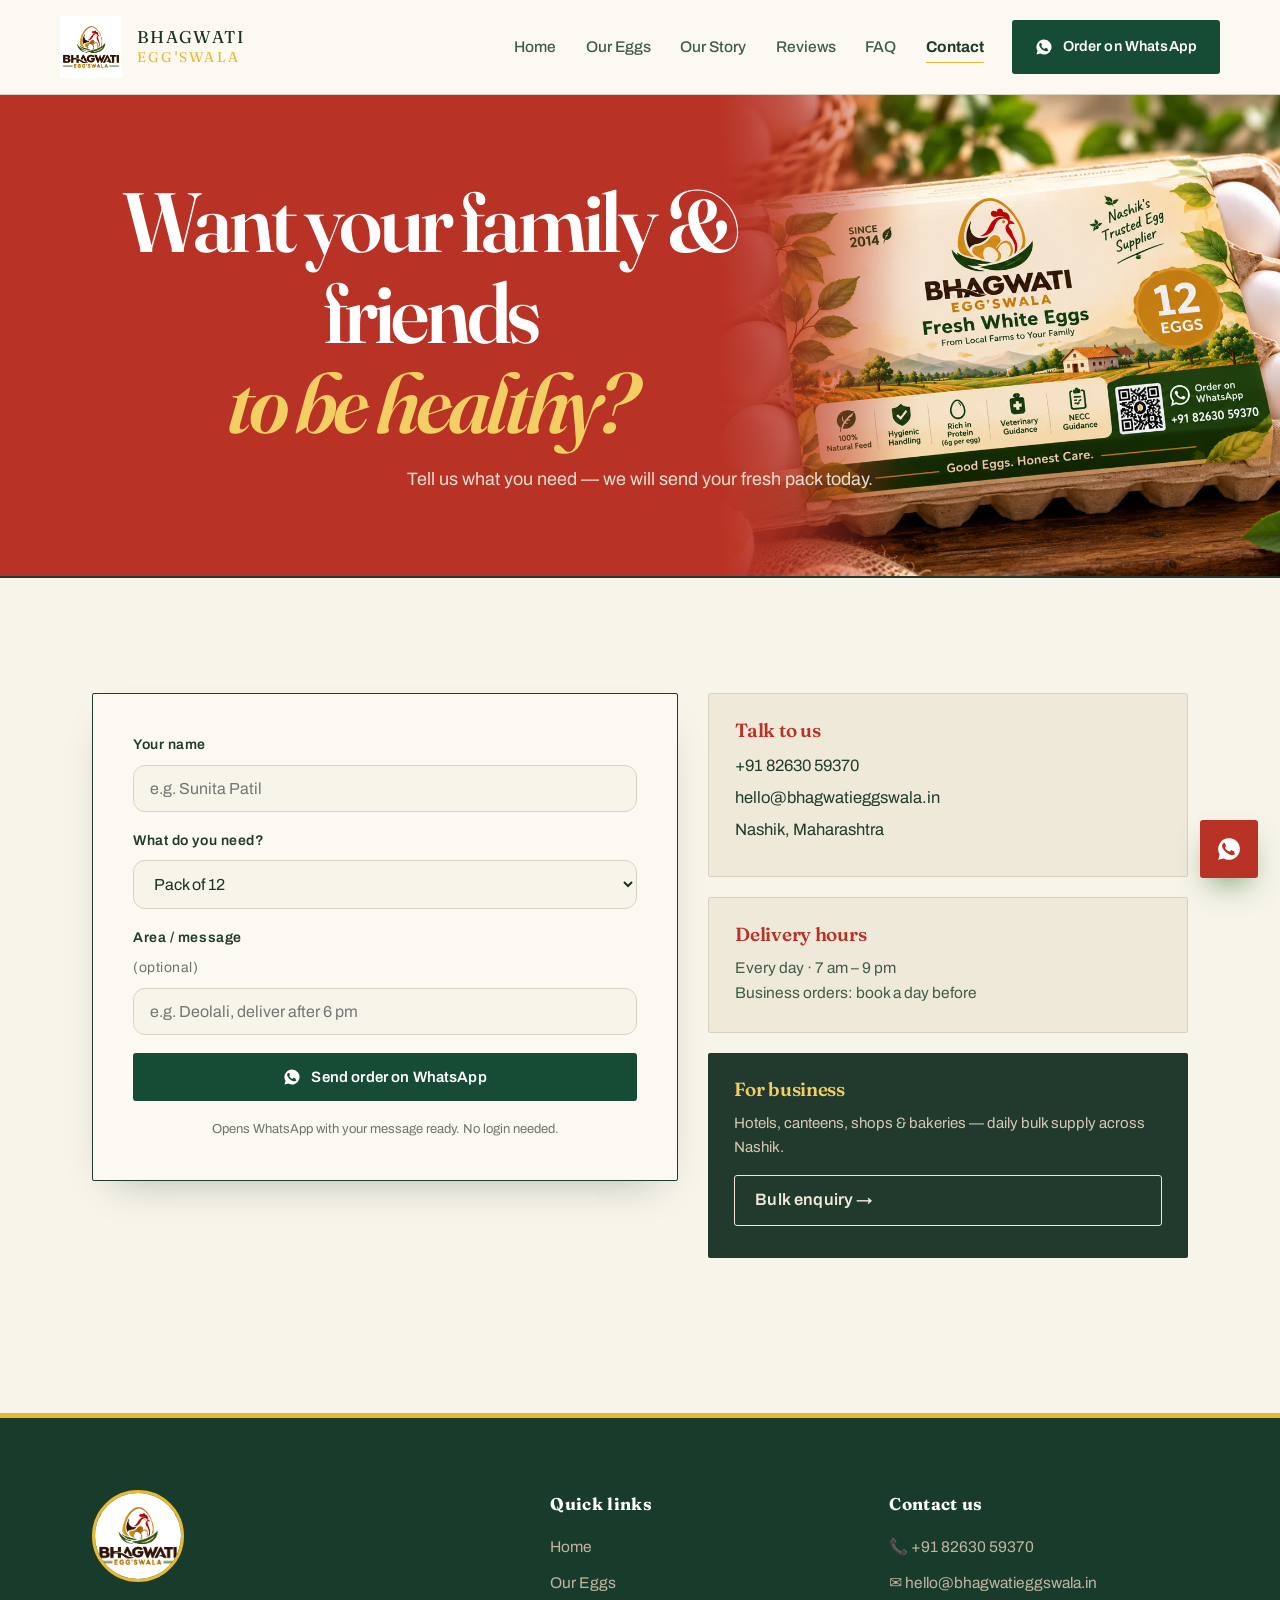
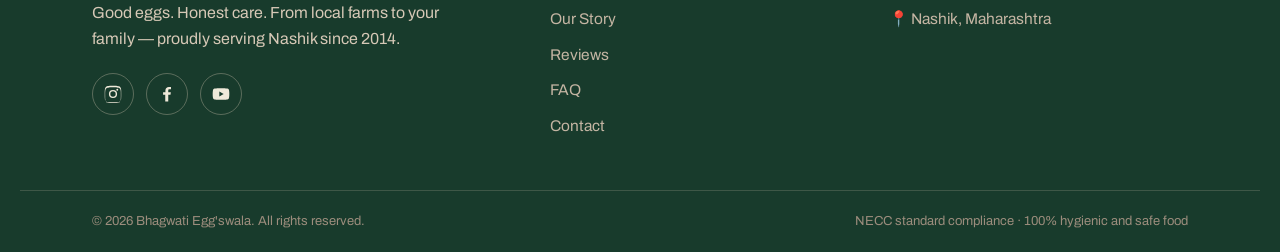
==== contact.html @ ffb6ea3c "Add Bhagwati Egg'swala website" ====
<!DOCTYPE html>
<html lang="en">
<head>
<meta charset="UTF-8" />
<meta name="viewport" content="width=device-width, initial-scale=1.0" />
<title>Contact — Bhagwati Egg'swala, Nashik | Order Fresh Eggs on WhatsApp</title>
<meta name="description" content="Contact Bhagwati Egg'swala in Nashik. Order fresh eggs on WhatsApp, ask for bulk supply for hotels and shops, or call +91 82630 59370. Delivery every day, 7 am – 9 pm." />
<link rel="icon" href="assets/logo.jpg" />
<link rel="preconnect" href="https://fonts.googleapis.com" />
<link rel="preconnect" href="https://fonts.gstatic.com" crossorigin />
<link href="https://fonts.googleapis.com/css2?family=Fraunces:ital,opsz,wght@0,9..144,300..900;1,9..144,300..900&family=Archivo:wght@400;500;600;700&display=swap" rel="stylesheet" />
<link rel="stylesheet" href="styles.css" />
</head>
<body>

<!-- ======= HEADER ======= -->
<header class="site-header" id="top">
  <div class="header-inner">
    <a href="index.html" class="brand" aria-label="Bhagwati Egg'swala home">
      <img src="assets/logo.jpg" alt="Bhagwati Egg'swala logo" />
      <span class="brand-text">Bhagwati<br /><em>Egg'swala</em></span>
    </a>

    <nav class="main-nav" id="mainNav" aria-label="Main navigation">
      <a href="index.html">Home</a>
      <a href="products.html">Our Eggs</a>
      <a href="index.html#story">Our Story</a>
      <a href="index.html#reviews">Reviews</a>
      <a href="faq.html">FAQ</a>
      <a href="contact.html" class="active">Contact</a>
    </nav>

    <a class="btn btn-wa header-cta" href="https://wa.me/918263059370?text=Hi%20Bhagwati%20Egg'swala%2C%20I%20want%20to%20order%20fresh%20eggs" target="_blank" rel="noopener">
      <svg viewBox="0 0 24 24" width="18" height="18" aria-hidden="true"><path fill="currentColor" d="M12 2a10 10 0 0 0-8.6 15.1L2 22l5.1-1.3A10 10 0 1 0 12 2Zm5.8 14.2c-.2.7-1.4 1.3-2 1.4-.5.1-1.2.1-1.9-.1-.4-.1-1-.3-1.8-.6-3.1-1.3-5.1-4.4-5.3-4.6-.1-.2-1.2-1.6-1.2-3s.7-2.1 1-2.4c.2-.3.5-.4.7-.4h.5c.2 0 .4 0 .6.5l.8 2c.1.2.1.4 0 .5l-.3.5-.4.4c-.1.1-.3.3-.1.6.1.3.7 1.2 1.6 1.9 1.1 1 2 1.3 2.3 1.4.3.1.4.1.6-.1l.9-1c.2-.2.4-.2.6-.1l2 .9c.2.1.4.2.5.3.1.2.1.7-.1 1.4Z" /></svg>
      Order on WhatsApp
    </a>

    <button class="nav-toggle" id="navToggle" aria-label="Open menu" aria-expanded="false">
      <span></span><span></span>
    </button>
  </div>
</header>

<!-- ======= PAGE HERO ======= -->
<section class="page-hero">
  <img class="page-hero-bg" src="assets/pack-12.jpg" alt="" aria-hidden="true" />
  <div class="page-hero-copy">
    <p class="eyebrow light"><span class="dot"></span> We reply fast, every day</p>
    <h1>Want your family &amp; friends<br /><em>to be healthy?</em></h1>
    <p>Tell us what you need — we will send your fresh pack today.</p>
  </div>
</section>

<!-- ======= CONTACT ======= -->
<section class="section contact">
  <div class="contact-grid">
    <form class="contact-form" id="waForm">
      <label>
        Your name
        <input type="text" name="name" id="waName" placeholder="e.g. Sunita Patil" required />
      </label>
      <label>
        What do you need?
        <select name="pack" id="waPack">
          <option>Pack of 6</option>
          <option selected>Pack of 12</option>
          <option>Tray of 30</option>
          <option>Daily business supply</option>
        </select>
      </label>
      <label>
        Area / message <span class="opt">(optional)</span>
        <input type="text" name="msg" id="waMsg" placeholder="e.g. Deolali, deliver after 6 pm" />
      </label>
      <button type="submit" class="btn btn-wa btn-block">
        <svg viewBox="0 0 24 24" width="18" height="18" aria-hidden="true"><path fill="currentColor" d="M12 2a10 10 0 0 0-8.6 15.1L2 22l5.1-1.3A10 10 0 1 0 12 2Zm5.8 14.2c-.2.7-1.4 1.3-2 1.4-.5.1-1.2.1-1.9-.1-.4-.1-1-.3-1.8-.6-3.1-1.3-5.1-4.4-5.3-4.6-.1-.2-1.2-1.6-1.2-3s.7-2.1 1-2.4c.2-.3.5-.4.7-.4h.5c.2 0 .4 0 .6.5l.8 2c.1.2.1.4 0 .5l-.3.5-.4.4c-.1.1-.3.3-.1.6.1.3.7 1.2 1.6 1.9 1.1 1 2 1.3 2.3 1.4.3.1.4.1.6-.1l.9-1c.2-.2.4-.2.6-.1l2 .9c.2.1.4.2.5.3.1.2.1.7-.1 1.4Z" /></svg>
        Send order on WhatsApp
      </button>
      <p class="form-note">Opens WhatsApp with your message ready. No login needed.</p>
    </form>

    <aside class="contact-side">
      <div class="side-block">
        <h3>Talk to us</h3>
        <a href="tel:+918263059370">+91 82630 59370</a>
        <a href="mailto:hello@bhagwatieggswala.in">hello@bhagwatieggswala.in</a>
        <span>Nashik, Maharashtra</span>
      </div>
      <div class="side-block side-hours">
        <h3>Delivery hours</h3>
        <p>Every day · 7 am – 9 pm<br />Business orders: book a day before</p>
      </div>
      <div class="side-block side-bulk">
        <h3>For business</h3>
        <p>Hotels, canteens, shops &amp; bakeries — daily bulk supply across Nashik.</p>
        <a class="btn btn-ghost btn-sm" href="products.html#bulk">Bulk enquiry →</a>
      </div>
    </aside>
  </div>
</section>

<!-- ======= FOOTER ======= -->
<footer class="site-footer">
  <div class="footer-top">
    <div class="footer-brand">
      <img src="assets/logo.jpg" alt="Bhagwati Egg'swala logo" />
      <p>Good eggs. Honest care. From local farms to your family — proudly serving Nashik since 2014.</p>
      <div class="socials">
        <a href="https://instagram.com/" target="_blank" rel="noopener" aria-label="Instagram">
          <svg viewBox="0 0 24 24" width="20" height="20"><path fill="currentColor" d="M12 2.2c3.2 0 3.6 0 4.9.1 1.2.1 1.8.2 2.2.4.6.2 1 .5 1.4.9.4.4.7.8.9 1.4.2.4.4 1 .4 2.2.1 1.3.1 1.7.1 4.9s0 3.6-.1 4.9c-.1 1.2-.2 1.8-.4 2.2-.2.6-.5 1-.9 1.4-.4.4-.8.7-1.4.9-.4.2-1 .4-2.2.4-1.3.1-1.7.1-4.9.1s-3.6 0-4.9-.1c-1.2-.1-1.8-.2-2.2-.4-.6-.2-1-.5-1.4-.9-.4-.4-.7-.8-.9-1.4-.2-.4-.4-1-.4-2.2-.1-1.3-.1-1.7-.1-4.9s0-3.6.1-4.9c.1-1.2.2-1.8.4-2.2.2-.6.5-1 .9-1.4.4-.4.8-.7 1.4-.9.4-.2 1-.4 2.2-.4 1.3-.1 1.7-.1 4.9-.1Zm0 1.8c-3.1 0-3.5 0-4.7.1-1.1.1-1.7.2-2.1.4-.5.2-.9.4-1.3.8-.4.4-.6.8-.8 1.3-.2.4-.3 1-.4 2.1-.1 1.2-.1 1.6-.1 4.7s0 3.5.1 4.7c.1 1.1.2 1.7.4 2.1.2.5.4.9.8 1.3.4.4.8.6 1.3.8.4.2 1 .3 2.1.4 1.2.1 1.6.1 4.7.1s3.5 0 4.7-.1c1.1-.1 1.7-.2 2.1-.4.5-.2.9-.4 1.3-.8.4-.4.6-.8.8-1.3.2-.4.3-1 .4-2.1.1-1.2.1-1.6.1-4.7s0-3.5-.1-4.7c-.1-1.1-.2-1.7-.4-2.1-.2-.5-.4-.9-.8-1.3-.4-.4-.8-.6-1.3-.8-.4-.2-1-.3-2.1-.4-1.2-.1-1.6-.1-4.7-.1Zm0 3.1a4.9 4.9 0 1 1 0 9.8 4.9 4.9 0 0 1 0-9.8Zm0 8.1a3.2 3.2 0 1 0 0-6.4 3.2 3.2 0 0 0 0 6.4Zm6.3-8.3a1.1 1.1 0 1 1-2.3 0 1.1 1.1 0 0 1 2.3 0Z" /></svg>
        </a>
        <a href="https://facebook.com/" target="_blank" rel="noopener" aria-label="Facebook">
          <svg viewBox="0 0 24 24" width="20" height="20"><path fill="currentColor" d="M13.5 21v-8h2.7l.4-3.1h-3.1V7.9c0-.9.3-1.5 1.6-1.5h1.7V3.6c-.3 0-1.3-.1-2.5-.1-2.5 0-4.2 1.5-4.2 4.3v2.1H7.3V13h2.6v8h3.6Z" /></svg>
        </a>
        <a href="https://youtube.com/" target="_blank" rel="noopener" aria-label="YouTube">
          <svg viewBox="0 0 24 24" width="20" height="20"><path fill="currentColor" d="M21.6 7.2a2.5 2.5 0 0 0-1.8-1.8C18.2 5 12 5 12 5s-6.2 0-7.8.4A2.5 2.5 0 0 0 2.4 7.2 26.3 26.3 0 0 0 2 12a26.3 26.3 0 0 0 .4 4.8 2.5 2.5 0 0 0 1.8 1.8C5.8 19 12 19 12 19s6.2 0 7.8-.4a2.5 2.5 0 0 0 1.8-1.8A26.3 26.3 0 0 0 22 12a26.3 26.3 0 0 0-.4-4.8ZM10 15V9l5.2 3L10 15Z" /></svg>
        </a>
      </div>
    </div>

    <nav class="footer-links" aria-label="Quick links">
      <h4>Quick links</h4>
      <a href="index.html">Home</a>
      <a href="products.html">Our Eggs</a>
      <a href="index.html#story">Our Story</a>
      <a href="index.html#reviews">Reviews</a>
      <a href="faq.html">FAQ</a>
      <a href="contact.html">Contact</a>
    </nav>

    <div class="footer-contact">
      <h4>Contact us</h4>
      <a href="tel:+918263059370">📞 +91 82630 59370</a>
      <a href="mailto:hello@bhagwatieggswala.in">✉️ hello@bhagwatieggswala.in</a>
      <span>📍 Nashik, Maharashtra</span>
    </div>
  </div>

  <div class="footer-bottom">
    <span>© <span id="year"></span> Bhagwati Egg'swala. All rights reserved.</span>
    <span>NECC standard compliance · 100% hygienic and safe food</span>
  </div>
</footer>

<a class="wa-float" href="https://wa.me/918263059370?text=Hi%20Bhagwati%20Egg'swala%2C%20I%20want%20to%20order%20fresh%20eggs" target="_blank" rel="noopener" aria-label="Order on WhatsApp">
  <svg viewBox="0 0 24 24" width="26" height="26"><path fill="currentColor" d="M12 2a10 10 0 0 0-8.6 15.1L2 22l5.1-1.3A10 10 0 1 0 12 2Zm5.8 14.2c-.2.7-1.4 1.3-2 1.4-.5.1-1.2.1-1.9-.1-.4-.1-1-.3-1.8-.6-3.1-1.3-5.1-4.4-5.3-4.6-.1-.2-1.2-1.6-1.2-3s.7-2.1 1-2.4c.2-.3.5-.4.7-.4h.5c.2 0 .4 0 .6.5l.8 2c.1.2.1.4 0 .5l-.3.5-.4.4c-.1.1-.3.3-.1.6.1.3.7 1.2 1.6 1.9 1.1 1 2 1.3 2.3 1.4.3.1.4.1.6-.1l.9-1c.2-.2.4-.2.6-.1l2 .9c.2.1.4.2.5.3.1.2.1.7-.1 1.4Z" /></svg>
</a>

<script src="script.js"></script>
</body>
</html>
---- styles.css ----
/* ==========================================================
   Bhagwati Egg'swala — warm editorial style
   Palette taken from the logo: brown, gold, red, green
   ========================================================== */

:root {
  --cream: #faf4e9;
  --cream-2: #f3ead9;
  --paper: #fffdf7;
  --brown: #3a2317;
  --brown-2: #5b3d2a;
  --gold: #c8912b;
  --gold-2: #e0aa3f;
  --red: #b92b21;
  --green: #3d7233;
  --ink: #2b1c12;
  --muted: #7a6a5b;
  --line: #e3d7c2;
  --shadow: 0 18px 40px -22px rgba(58, 35, 23, 0.45);
  --radius: 18px;
  --serif: "Fraunces", Georgia, serif;
  --sans: "Archivo", system-ui, sans-serif;
  --egg-grid: url("data:image/svg+xml,%3Csvg xmlns='http://www.w3.org/2000/svg' width='80' height='104' viewBox='0 0 80 104'%3E%3Cg fill='none' stroke='%23c8912b' stroke-opacity='.13' stroke-width='1.6'%3E%3Cpath d='M20 10c-6 4-10 12-10 20 0 8 4.5 13 10 13s10-5 10-13c0-8-4-16-10-20z'/%3E%3Cpath d='M60 62c-6 4-10 12-10 20 0 8 4.5 13 10 13s10-5 10-13c0-8-4-16-10-20z'/%3E%3C/g%3E%3C/svg%3E");
  background-size: 80px 104px;
}

* { box-sizing: border-box; margin: 0; padding: 0; }

html { scroll-behavior: smooth; }

body {
  font-family: var(--sans);
  background: var(--cream);
  color: var(--ink);
  line-height: 1.6;
  -webkit-font-smoothing: antialiased;
  overflow-x: hidden;
}

img { max-width: 100%; display: block; }
a { color: inherit; }

h1, h2, h3 { font-family: var(--serif); font-weight: 600; line-height: 1.08; letter-spacing: -0.015em; }
h1 em, h2 em { font-style: italic; color: var(--gold); }

.section { padding: clamp(64px, 9vw, 128px) clamp(20px, 6vw, 72px); max-width: 1240px; margin: 0 auto; }

.section-head { margin-bottom: clamp(36px, 5vw, 64px); position: relative; }
.section-head h2 { font-size: clamp(34px, 5.4vw, 62px); }
.section-sub { color: var(--muted); max-width: 46ch; margin-top: 16px; font-size: 17px; }

/* ---------- buttons ---------- */
.btn {
  display: inline-flex; align-items: center; gap: 10px;
  font-family: var(--sans); font-weight: 600; font-size: 15px;
  padding: 14px 26px; border-radius: 999px;
  text-decoration: none; border: 1.5px solid transparent;
  cursor: pointer; transition: transform 0.2s ease, box-shadow 0.2s ease, background 0.2s ease;
}
.btn:hover { transform: translateY(-2px); }
.btn-primary { background: var(--brown); color: var(--cream); box-shadow: var(--shadow); }
.btn-primary:hover { background: var(--ink); }
.btn-ghost { border-color: var(--brown); color: var(--brown); }
.btn-ghost:hover { background: var(--brown); color: var(--cream); }
.btn-wa { background: var(--green); color: #fff; }
.btn-wa:hover { background: #2f5c27; }
.btn-block { width: 100%; justify-content: center; }
.btn-sm { padding: 11px 20px; font-size: 14px; }

/* ---------- header ---------- */
.site-header {
  position: sticky; top: 0; z-index: 60;
  background: rgba(250, 244, 233, 0.88);
  backdrop-filter: blur(12px);
  border-bottom: 1px solid var(--line);
}
.header-inner {
  max-width: 1240px; margin: 0 auto;
  padding: 12px clamp(20px, 4vw, 40px);
  display: flex; align-items: center; gap: 24px;
}
.brand { display: flex; align-items: center; gap: 12px; text-decoration: none; }
.brand img {
  width: 46px; height: 46px; border-radius: 50%;
  object-fit: cover; border: 2px solid var(--brown);
  background: #fff;
}
.brand-text {
  font-family: var(--serif); font-size: 15px; line-height: 1.1;
  text-transform: uppercase; letter-spacing: 0.08em;
}
.brand-text em { font-style: normal; color: var(--gold); font-size: 13px; letter-spacing: 0.16em; }

.main-nav { margin-left: auto; display: flex; gap: 28px; }
.main-nav a {
  text-decoration: none; font-size: 14.5px; font-weight: 500;
  color: var(--brown-2); position: relative; padding: 4px 0;
}
.main-nav a::after {
  content: ""; position: absolute; left: 0; bottom: 0;
  width: 0; height: 1.5px; background: var(--gold); transition: width 0.25s ease;
}
.main-nav a:hover::after, .main-nav a.active::after { width: 100%; }
.main-nav a.active { color: var(--brown); font-weight: 700; }
.header-cta { padding: 11px 20px; font-size: 14px; }

.nav-toggle {
  display: none; background: none; border: 0; cursor: pointer;
  width: 40px; height: 40px; flex-direction: column; justify-content: center; gap: 6px; margin-left: auto;
}
.nav-toggle span { display: block; height: 2px; background: var(--brown); border-radius: 2px; transition: 0.25s; }
.nav-toggle[aria-expanded="true"] span:first-child { transform: translateY(4px) rotate(45deg); }
.nav-toggle[aria-expanded="true"] span:last-child { transform: translateY(-4px) rotate(-45deg); }

/* ---------- hero ---------- */
.hero { position: relative; background: var(--cream); border-bottom: 1px solid var(--line); overflow: hidden; }
.hero-bg { position: absolute; inset: 0; }
.hero-bg::before {
  content: ""; position: absolute; inset: 0;
  background: url("assets/pack-30.jpg") center 32% / cover no-repeat;
  filter: saturate(0.92);
}
.hero-bg::after {
  content: ""; position: absolute; inset: 0;
  background:
    linear-gradient(100deg, var(--cream) 26%, rgba(250, 244, 233, 0.95) 44%, rgba(250, 244, 233, 0.6) 68%, rgba(250, 244, 233, 0.25) 100%),
    linear-gradient(180deg, var(--cream) 0%, transparent 14%, transparent 86%, var(--cream) 100%);
}
.hero-inner {
  position: relative; z-index: 1;
  max-width: 1240px; margin: 0 auto;
  padding: clamp(48px, 7vw, 104px) clamp(20px, 6vw, 72px);
  display: grid; grid-template-columns: 1.08fr 0.92fr; gap: clamp(32px, 5vw, 72px);
  align-items: center;
}
.eyebrow {
  display: inline-flex; align-items: center; gap: 10px;
  font-size: 13px; font-weight: 600; letter-spacing: 0.18em; text-transform: uppercase;
  color: var(--brown-2); margin-bottom: 22px;
  background: var(--paper); border: 1px solid var(--line);
  padding: 8px 16px; border-radius: 999px;
}
.eyebrow .dot { width: 8px; height: 8px; border-radius: 50%; background: var(--red); animation: pulse 2s infinite; }
.eyebrow.light { background: rgba(255, 255, 255, 0.14); border-color: rgba(255, 255, 255, 0.35); color: #fff; }
@keyframes pulse { 50% { opacity: 0.35; } }

.hero h1 { font-size: clamp(42px, 6.4vw, 84px); font-weight: 500; }
.lede { font-size: clamp(16px, 1.4vw, 18.5px); color: var(--brown-2); max-width: 52ch; margin-top: 24px; }
.lede strong { color: var(--red); font-weight: 700; }

.hero-actions { display: flex; flex-wrap: wrap; gap: 14px; margin-top: 32px; }

.hero-stats {
  list-style: none; display: grid; grid-template-columns: repeat(4, auto);
  gap: clamp(18px, 3vw, 40px); margin-top: 44px;
  border-top: 1px dashed var(--line); padding-top: 26px;
}
.hero-stats li { display: flex; flex-direction: column; }
.hero-stats strong { font-family: var(--serif); font-size: clamp(26px, 3vw, 36px); color: var(--brown); line-height: 1; }
.hero-stats span { font-size: 12.5px; color: var(--muted); margin-top: 6px; max-width: 12ch; }

/* hero side card */
.hero-card { position: relative; transform: rotate(2deg); }
.hero-card img {
  width: 100%; border-radius: 26px;
  border: 2px solid var(--brown);
  box-shadow: 0 44px 70px -34px rgba(58, 35, 23, 0.65);
}
.chip {
  position: absolute; z-index: 2;
  font-family: var(--serif); font-style: italic; line-height: 1.25;
  box-shadow: var(--shadow);
}
.chip-since {
  top: -18px; left: -12px;
  background: var(--red); color: #fff;
  font-size: 19px; padding: 12px 20px; border-radius: 999px;
  border: 2px solid var(--paper); transform: rotate(-7deg);
}
.chip-caption {
  bottom: -20px; right: -8px;
  background: var(--gold-2); color: var(--brown);
  font-size: 16px; padding: 12px 18px;
  transform: rotate(-3deg);
  clip-path: polygon(2% 6%, 98% 0, 100% 92%, 4% 100%);
}

/* ---------- trust cards ---------- */
.trust {
  background-color: var(--paper);
  background-image: var(--egg-grid);
  background-size: 80px 104px;
  border-bottom: 1px solid var(--line);
}
.trust-inner {
  max-width: 1240px; margin: 0 auto;
  padding: clamp(28px, 4vw, 44px) clamp(20px, 6vw, 72px);
  display: grid; grid-template-columns: repeat(4, 1fr); gap: 18px;
}
.trust-card {
  display: flex; flex-direction: column; align-items: center;
  text-align: center; padding: 26px 16px;
  background: var(--cream); border: 1px solid var(--line); border-radius: 16px;
  transition: transform 0.25s ease, border-color 0.25s ease;
}
.trust-card:hover { transform: translateY(-5px); border-color: var(--gold); }
.trust-icon {
  display: inline-flex; align-items: center; justify-content: center;
  width: 52px; height: 52px; margin-bottom: 14px;
  background: var(--cream-2); border: 1px solid var(--line); border-radius: 50%;
  color: var(--green);
}
.trust-card h3 { font-size: 16.5px; line-height: 1.3; }
.trust-card p { font-size: 13.2px; color: var(--muted); margin-top: 7px; line-height: 1.4; }

/* ---------- ticker ---------- */
.ticker {
  background: var(--brown); color: var(--cream-2);
  overflow: hidden; padding: 14px 0;
  border-top: 3px solid var(--gold);
}
.ticker-track {
  display: flex; gap: 28px; white-space: nowrap;
  animation: scroll-x 32s linear infinite; width: max-content;
}
.ticker-track span { font-family: var(--serif); font-style: italic; font-size: 17px; }
.ticker-track i { color: var(--gold-2); font-style: normal; }
@keyframes scroll-x { to { transform: translateX(-50%); } }

/* ---------- story ---------- */
.story-grid { display: grid; grid-template-columns: repeat(3, 1fr); gap: 22px; }
.story-card {
  background: var(--paper); border: 1px solid var(--line);
  border-radius: var(--radius); padding: 30px 26px;
  position: relative; transition: transform 0.25s ease, box-shadow 0.25s ease;
}
.story-card:hover { transform: translateY(-6px); box-shadow: var(--shadow); }
.story-card:nth-child(2) { background: var(--cream-2); }
.story-card:nth-child(3) { background: var(--brown); color: var(--cream-2); }
.story-card:nth-child(3) h3 { color: #fff; }
.story-card:nth-child(3) p { color: #cdbfae; }
.story-year {
  font-family: var(--serif); font-style: italic; font-size: 15px;
  color: var(--red); display: block; margin-bottom: 14px;
}
.story-card:nth-child(3) .story-year { color: var(--gold-2); }
.story-card h3 { font-size: 24px; margin-bottom: 10px; }
.story-card p { font-size: 15.5px; color: var(--brown-2); }
.story-note {
  margin-top: 34px; padding: 24px 28px;
  background: var(--paper); border-left: 4px solid var(--gold);
  border-radius: 0 var(--radius) var(--radius) 0;
  font-size: 16.5px; color: var(--brown-2);
}

/* ---------- product range ---------- */
.range, .products-page, .faq {
  background-color: var(--cream-2);
  background-image: var(--egg-grid);
  background-size: 80px 104px;
}
.range, .products-page { max-width: none; }
.range > *, .products-page > * { max-width: 1240px; margin-left: auto; margin-right: auto; }
.pack-grid { display: grid; grid-template-columns: repeat(3, 1fr); gap: 26px; }
.pack {
  position: relative;
  background: var(--paper); border: 1.5px solid var(--brown);
  border-radius: 24px; overflow: hidden;
  display: flex; flex-direction: column;
  transition: transform 0.25s ease, box-shadow 0.25s ease;
}
.pack:hover { transform: translateY(-8px); box-shadow: 0 30px 50px -26px rgba(58, 35, 23, 0.55); }
.pack-badge {
  position: absolute; top: 14px; right: 14px; z-index: 3;
  background: var(--red); color: #fff; font-size: 11.5px; font-weight: 700;
  letter-spacing: 0.12em; text-transform: uppercase;
  padding: 6px 12px; border-radius: 999px;
  box-shadow: var(--shadow);
}
.pack-visual { height: 240px; overflow: hidden; border-bottom: 1.5px solid var(--brown); }
.pack-visual img { width: 100%; height: 100%; object-fit: cover; transition: transform 0.5s ease; }
.pack:hover .pack-visual img { transform: scale(1.05); }
.pack-info { padding: 26px 24px 28px; display: flex; flex-direction: column; flex: 1; }
.pack-label {
  font-size: 12px; font-weight: 700; letter-spacing: 0.2em; text-transform: uppercase;
  color: var(--gold); margin-bottom: 8px;
}
.pack-info h3 { font-size: 28px; margin-bottom: 10px; }
.pack-info p { font-size: 15.5px; color: var(--brown-2); }
.pack-facts { list-style: none; margin: 16px 0 22px; display: flex; flex-direction: column; gap: 7px; flex: 1; }
.pack-facts li { font-size: 14.2px; color: var(--brown-2); padding-left: 22px; position: relative; }
.pack-facts li::before { content: "✓"; position: absolute; left: 0; color: var(--green); font-weight: 700; }
.pack-info .btn { align-self: flex-start; margin-top: auto; }
.range-foot { text-align: center; margin-top: 44px; }
.range-note {
  margin-top: 30px; padding: 22px 28px; text-align: center;
  background: var(--paper); border: 1px dashed var(--brown-2); border-radius: var(--radius);
}
.range-note p { font-size: 16px; color: var(--brown-2); }
.range-note strong { color: var(--red); }

/* ---------- products page hero ---------- */
.page-hero {
  position: relative; min-height: 400px; overflow: hidden;
  display: flex; align-items: center; justify-content: center;
  text-align: center; border-bottom: 2px solid var(--brown);
}
.page-hero-bg { position: absolute; inset: 0; width: 100%; height: 100%; object-fit: cover; }
.page-hero::after {
  content: ""; position: absolute; inset: 0;
  background: linear-gradient(180deg, rgba(43, 28, 18, 0.55), rgba(43, 28, 18, 0.75));
}
.page-hero-copy { position: relative; z-index: 2; padding: 88px 24px; max-width: 760px; }
.page-hero-copy h1 { font-size: clamp(38px, 6vw, 68px); color: #fff; }
.page-hero-copy p { color: #eadfd0; font-size: 18px; margin-top: 16px; }

/* ---------- bulk ---------- */
.bulk { }
.bulk-card {
  background: var(--brown); color: var(--cream-2);
  border-radius: 28px; padding: clamp(32px, 5vw, 60px);
  display: grid; grid-template-columns: 1.4fr 0.8fr; gap: clamp(28px, 4vw, 56px);
  align-items: center;
  box-shadow: var(--shadow);
}
.bulk-label {
  display: inline-block; margin-bottom: 12px;
  font-size: 13px; font-weight: 700; letter-spacing: 0.22em; text-transform: uppercase;
  color: var(--gold-2);
}
.bulk-card h2 { color: #fff; font-size: clamp(28px, 4vw, 46px); margin-bottom: 16px; }
.bulk-card p { font-size: 16.5px; color: #d6c8b6; max-width: 58ch; }
.bulk-actions { display: flex; flex-wrap: wrap; gap: 14px; margin-top: 28px; }
.bulk .btn-ghost { border-color: var(--cream-2); color: var(--cream-2); }
.bulk .btn-ghost:hover { background: var(--cream-2); color: var(--brown); }
.bulk-points { list-style: none; display: flex; flex-direction: column; gap: 12px; }
.bulk-points li {
  background: rgba(255, 255, 255, 0.06);
  border: 1px solid rgba(255, 255, 255, 0.14);
  border-radius: 14px; padding: 15px 18px; font-size: 15px;
}
.bulk-points strong {
  color: var(--gold-2); font-family: var(--serif); font-size: 20px; margin-right: 8px;
}

/* ---------- journey ---------- */
.journey {
  background-color: var(--cream);
  background-image: var(--egg-grid);
  background-size: 80px 104px;
  max-width: none;
}
.journey > * { max-width: 1240px; margin-left: auto; margin-right: auto; }
.journey-steps {
  list-style: none; display: grid; grid-template-columns: repeat(5, 1fr); gap: 18px;
}
.journey-steps li {
  background: var(--paper); border: 1px solid var(--line);
  border-radius: var(--radius); padding: 26px 20px;
  position: relative;
}
.journey-steps li:not(:last-child)::after {
  content: "→"; position: absolute; right: -16px; top: 50%; transform: translateY(-50%);
  width: 30px; height: 30px; background: var(--gold); color: var(--brown);
  border-radius: 50%; display: flex; align-items: center; justify-content: center;
  font-size: 14px; z-index: 2; border: 2px solid var(--cream);
}
.step-art {
  display: flex; align-items: center; justify-content: center;
  width: 76px; height: 76px; border-radius: 50%;
  background: var(--cream-2); border: 1px solid var(--line);
  color: var(--gold); margin-bottom: 16px;
}
.step-art svg { width: 42px; height: 42px; }
.journey-steps h3 { font-size: 18.5px; margin-bottom: 8px; }
.journey-steps p { font-size: 14.3px; color: var(--brown-2); }

/* ---------- protein band ---------- */
.protein { background: var(--brown); color: var(--cream-2); position: relative; overflow: hidden; }
.protein::before {
  content: ""; position: absolute; inset: 0;
  background: radial-gradient(500px 300px at 15% 120%, rgba(224,170,63,0.2), transparent 65%);
}
.protein-inner {
  max-width: 1240px; margin: 0 auto;
  padding: clamp(56px, 8vw, 96px) clamp(20px, 6vw, 72px);
  display: flex; align-items: center; gap: clamp(28px, 5vw, 64px);
  position: relative;
}
.protein-big {
  display: flex; align-items: baseline; gap: 6px;
  font-family: var(--serif); line-height: 1; flex-shrink: 0;
}
.protein-big span {
  font-size: clamp(110px, 16vw, 210px); font-weight: 500;
  color: var(--gold-2); font-style: italic;
}
.protein-big small { font-size: clamp(22px, 3vw, 34px); font-style: italic; color: var(--cream-2); }
.protein-copy h2 { font-size: clamp(28px, 4vw, 46px); color: #fff; margin-bottom: 16px; }
.protein-copy p { font-size: 17.5px; color: #d6c8b6; max-width: 52ch; }
.protein-copy strong { color: var(--gold-2); }

/* ---------- reviews slider ---------- */
.reviews-head { display: flex; justify-content: space-between; align-items: flex-end; gap: 20px; flex-wrap: wrap; }
.rv-nav { display: flex; gap: 10px; }
.rv-btn {
  width: 48px; height: 48px; border-radius: 50%; cursor: pointer;
  border: 1.5px solid var(--brown); background: var(--paper); color: var(--brown);
  font-size: 17px; transition: 0.2s;
}
.rv-btn:hover { background: var(--brown); color: var(--cream); }
.reviews-viewport { overflow: hidden; padding: 4px 2px 2px; }
.reviews-track {
  display: flex; gap: 22px;
  transition: transform 0.6s cubic-bezier(0.33, 1, 0.68, 1);
  will-change: transform;
}
.review-card {
  flex: 0 0 calc(50% - 11px);
  background: var(--paper); border: 1px solid var(--line);
  border-radius: var(--radius); padding: 30px 28px;
  position: relative;
}
.review-card:nth-child(even) { background: var(--cream-2); }
.rv-dots { display: flex; gap: 8px; justify-content: center; margin-top: 28px; }
.rv-dots button {
  width: 9px; height: 9px; padding: 0; border: 0; border-radius: 50%;
  background: var(--line); cursor: pointer; transition: 0.25s;
}
.rv-dots button.active { background: var(--gold); width: 26px; border-radius: 999px; }
.stars { color: var(--gold); letter-spacing: 3px; font-size: 17px; margin-bottom: 14px; }
.review-card blockquote {
  font-family: var(--serif); font-size: 19px; line-height: 1.5;
  color: var(--brown); font-style: italic;
}
.review-card figcaption { margin-top: 16px; font-size: 14.5px; color: var(--muted); }
.review-card figcaption strong { color: var(--brown); }

/* ---------- faq ---------- */
.faq { max-width: none; }
.faq > * { max-width: 900px; margin-left: auto; margin-right: auto; }
.faq-foot { margin-top: 44px; text-align: center; }
.faq-foot p { font-family: var(--serif); font-style: italic; font-size: 22px; color: var(--brown); margin-bottom: 18px; }
.faq-foot-actions { display: flex; gap: 14px; justify-content: center; flex-wrap: wrap; }
.faq-list { display: flex; flex-direction: column; gap: 12px; }
.faq-list details {
  background: var(--paper); border: 1px solid var(--line);
  border-radius: 14px; padding: 4px 22px;
  transition: border-color 0.2s;
}
.faq-list details[open] { border-color: var(--gold); }
.faq-list summary {
  cursor: pointer; list-style: none; padding: 16px 0;
  font-family: var(--serif); font-size: 18.5px; font-weight: 600;
  display: flex; justify-content: space-between; align-items: center; gap: 16px;
}
.faq-list summary::-webkit-details-marker { display: none; }
.faq-list summary::after {
  content: "+"; font-size: 24px; color: var(--gold); font-family: var(--sans); font-weight: 400;
  transition: transform 0.2s;
}
.faq-list details[open] summary::after { transform: rotate(45deg); }
.faq-list details p { padding-bottom: 18px; color: var(--brown-2); font-size: 15.5px; }

/* ---------- contact ---------- */
.contact-grid { display: grid; grid-template-columns: 1.1fr 0.9fr; gap: 30px; align-items: start; }
.contact-form {
  background: var(--paper); border: 1.5px solid var(--brown);
  border-radius: 24px; padding: clamp(26px, 4vw, 40px);
  display: flex; flex-direction: column; gap: 18px;
  box-shadow: var(--shadow);
}
.contact-form label { display: flex; flex-direction: column; gap: 8px; font-size: 14px; font-weight: 600; letter-spacing: 0.04em; color: var(--brown); }
.contact-form .opt { color: var(--muted); font-weight: 400; }
.contact-form input, .contact-form select {
  font-family: var(--sans); font-size: 16px; color: var(--ink);
  padding: 14px 16px; border: 1.5px solid var(--line); border-radius: 12px;
  background: var(--cream); outline: none; transition: border-color 0.2s;
}
.contact-form input:focus, .contact-form select:focus { border-color: var(--gold); }
.form-note { font-size: 13px; color: var(--muted); text-align: center; }

.contact-side { display: flex; flex-direction: column; gap: 20px; }
.side-block {
  background: var(--cream-2); border: 1px solid var(--line);
  border-radius: var(--radius); padding: 26px;
}
.side-block h3 { font-size: 19px; margin-bottom: 12px; color: var(--red); }
.side-block a, .side-block span { display: block; text-decoration: none; font-size: 16.5px; color: var(--brown); margin-bottom: 6px; }
.side-block a:hover { color: var(--gold); }
.side-hours p { font-size: 15.5px; color: var(--brown-2); }
.side-bulk { background: var(--brown); border: 0; color: #d6c8b6; }
.side-bulk h3 { color: var(--gold-2); }
.side-bulk a { color: #d6c8b6; }
.side-bulk p { font-size: 15px; margin-bottom: 16px; }
.side-bulk .btn-ghost { border-color: var(--cream-2); color: var(--cream-2); }
.side-bulk .btn-ghost:hover { background: var(--cream-2); color: var(--brown); }

/* ---------- cta band ---------- */
.cta-band {
  background-color: var(--paper);
  background-image: var(--egg-grid);
  background-size: 80px 104px;
  border-top: 1px solid var(--line);
}
.cta-inner {
  max-width: 1240px; margin: 0 auto;
  padding: clamp(56px, 7vw, 92px) clamp(20px, 6vw, 72px);
  display: flex; justify-content: space-between; align-items: center;
  gap: 30px; flex-wrap: wrap;
}
.cta-inner h2 { font-size: clamp(30px, 4.4vw, 52px); }
.cta-inner p { color: var(--muted); margin-top: 12px; font-size: 17px; }
.cta-actions { display: flex; gap: 14px; flex-wrap: wrap; }

/* ---------- footer ---------- */
.site-footer { background: var(--brown); color: #d6c8b6; margin-top: 40px; }
.footer-top {
  max-width: 1240px; margin: 0 auto;
  padding: clamp(48px, 6vw, 72px) clamp(20px, 6vw, 72px) 40px;
  display: grid; grid-template-columns: 1.4fr 1fr 1fr; gap: 40px;
}
.footer-brand img {
  width: 92px; height: 92px; border-radius: 50%;
  object-fit: cover; background: #fff; border: 3px solid var(--gold);
  margin-bottom: 18px;
}
.footer-brand p { font-size: 16px; line-height: 1.6; max-width: 42ch; }
.footer-brand p em { color: var(--gold-2); font-family: var(--serif); }
.socials { display: flex; gap: 12px; margin-top: 22px; }
.socials a {
  width: 42px; height: 42px; border-radius: 50%;
  border: 1px solid rgba(214, 200, 182, 0.35);
  display: flex; align-items: center; justify-content: center;
  color: var(--cream-2); transition: 0.2s;
}
.socials a:hover { background: var(--gold); color: var(--brown); border-color: var(--gold); transform: translateY(-3px); }

.footer-links h4, .footer-contact h4 {
  font-family: var(--serif); font-size: 17px; color: #fff;
  margin-bottom: 18px; letter-spacing: 0.02em;
}
.footer-links a, .footer-contact a, .footer-contact span {
  display: block; text-decoration: none; font-size: 15.5px;
  color: #c4b5a3; margin-bottom: 11px; transition: color 0.2s;
}
.footer-links a:hover, .footer-contact a:hover { color: var(--gold-2); }

.footer-bottom {
  border-top: 1px solid rgba(214, 200, 182, 0.2);
  max-width: 1240px; margin: 0 auto;
  padding: 20px clamp(20px, 6vw, 72px);
  display: flex; justify-content: space-between; flex-wrap: wrap; gap: 10px;
  font-size: 13px; color: #9c8d7d;
}

/* ---------- floating whatsapp ---------- */
.wa-float {
  position: fixed; right: 22px; bottom: 22px; z-index: 70;
  width: 58px; height: 58px; border-radius: 50%;
  background: var(--green); color: #fff;
  display: flex; align-items: center; justify-content: center;
  box-shadow: 0 14px 30px -10px rgba(61, 114, 51, 0.7);
  transition: transform 0.2s;
}
.wa-float:hover { transform: scale(1.08); }

/* ---------- reveal animation ---------- */
.reveal { opacity: 0; transform: translateY(26px); transition: opacity 0.6s ease, transform 0.6s ease; }
.reveal.is-visible { opacity: 1; transform: translateY(0); }

/* ---------- responsive ---------- */
@media (max-width: 1024px) {
  .hero-inner { grid-template-columns: 1fr; }
  .hero-card { order: -1; max-width: 520px; margin: 0 auto 30px; }
  .hero-bg::after {
    background:
      linear-gradient(180deg, rgba(250, 244, 233, 0.75) 0%, rgba(250, 244, 233, 0.9) 34%, var(--cream) 60%),
      linear-gradient(180deg, var(--cream) 0%, transparent 20%);
  }
  .trust-inner { grid-template-columns: repeat(2, 1fr); }
  .pack-grid, .story-grid { grid-template-columns: repeat(2, 1fr); }
  .journey-steps { grid-template-columns: repeat(2, 1fr); }
  .journey-steps li:not(:last-child)::after { display: none; }
  .contact-grid { grid-template-columns: 1fr; }
  .bulk-card { grid-template-columns: 1fr; }
  .footer-top { grid-template-columns: 1fr 1fr; }
}

@media (max-width: 760px) {
  .main-nav {
    position: fixed; inset: 64px 0 auto 0;
    background: var(--cream); flex-direction: column; gap: 0;
    border-bottom: 1px solid var(--line);
    padding: 8px 24px 20px;
    transform: translateY(-130%); transition: transform 0.3s ease;
    margin-left: 0; z-index: 55;
  }
  .main-nav.open { transform: translateY(0); }
  .main-nav a { padding: 14px 0; border-bottom: 1px dashed var(--line); font-size: 16px; }
  .header-cta { display: none; }
  .nav-toggle { display: flex; }
  .hero-stats { grid-template-columns: repeat(2, 1fr); gap: 20px; }
  .trust-inner { grid-template-columns: repeat(2, 1fr); gap: 12px; }
  .pack-grid, .story-grid, .journey-steps { grid-template-columns: 1fr; }
  .review-card { flex-basis: 100%; }
  .reviews-head { flex-direction: column; align-items: flex-start; }
  .cta-inner { flex-direction: column; align-items: flex-start; }
  .protein-inner { flex-direction: column; text-align: center; }
  .footer-top { grid-template-columns: 1fr; }
  .chip-since { left: 4px; }
  .chip-caption { right: 4px; }
}

/* Bhagwati's second look: a market-red masthead, ink-green details and clear catalog controls. */
:root {
  --cream: #f7f4ea;
  --cream-2: #efe9d9;
  --paper: #fbf9f1;
  --brown: #213a2d;
  --brown-2: #425b49;
  --gold: #e9b92f;
  --gold-2: #f3cf63;
  --red: #b83225;
  --green: #164b35;
  --ink: #1d3025;
  --muted: #6e766b;
  --line: #d8d2c1;
  --shadow: 0 18px 40px -22px rgba(23, 48, 34, 0.35);
  --radius: 6px;
  --sans: "Archivo", system-ui, sans-serif;
}

body { background: var(--cream); }
.site-header { background: rgba(251, 249, 241, .96); border-color: var(--line); }
.brand img { border-radius: 0; border: 0; }
.btn { border-radius: 3px; letter-spacing: .01em; }
.btn-wa { background: var(--green); }
.btn-wa:hover { background: var(--brown); box-shadow: 0 8px 24px #164b3533; }

.hero { min-height: 600px; background: var(--red); color: #fff9ed; border-bottom: 0; }
.hero-bg::before { opacity: 0; }
.hero-bg::after { display: none; }
.hero-inner { min-height: 600px; grid-template-columns: 1fr 1fr; padding: 54px clamp(20px, 6vw, 76px); gap: 42px; }
.hero-copy .eyebrow { display: none; }
.hero h1 { font-size: clamp(56px, 8vw, 104px); letter-spacing: -.055em; line-height: .89; }
.hero h1 em { color: var(--gold-2); }
.lede { color: #fff2df; max-width: 44ch; font-size: clamp(16px, 1.45vw, 19px); }
.lede strong { color: var(--gold-2); }
.hero .btn-ghost { color: white; border-color: #ffffff77; }
.hero .btn-ghost:hover { background: white; color: var(--red); }
.hero-stats { border-top: 1px solid #ffffff55; }
.hero-stats strong { color: #fff4de; }
.hero-stats span { color: #f1cfc2; }
.hero-card { transform: none; transition: transform .45s cubic-bezier(.2,.7,.2,1); }
.hero-card:hover { transform: translateY(-5px); }
.hero-card img { border: 0; border-radius: 0 112px 0 0; box-shadow: 18px 18px 0 var(--gold); }
.chip-since { top: -15px; left: -22px; background: var(--gold); color: var(--ink); border: 3px solid var(--red); border-radius: 0; box-shadow: none; font-style: normal; }
.chip-caption { right: -13px; bottom: -25px; background: var(--green); color: #fff9ed; box-shadow: 0 12px 30px #14251c55; }

.trust { background: var(--paper); background-image: none; }
.trust-inner { padding-block: 38px; }
.trust-card { background: transparent; border: 0; border-right: 1px solid var(--line); border-radius: 0; }
.trust-card:last-child { border-right: 0; }
.trust-icon { color: var(--red); background: transparent; border: 0; border-bottom: 2px solid var(--gold); border-radius: 0; }
.section-head h2 { letter-spacing: -.045em; }
.pack { border-radius: 3px; border: 1px solid var(--line); box-shadow: none; background: var(--paper); transition: transform .25s ease, box-shadow .25s ease; }
.pack:hover { transform: translateY(-5px); box-shadow: var(--shadow); }
.pack-visual { background: #e8e0ce; }
.pack-visual img { transition: transform .5s ease; }
.pack:hover .pack-visual img { transform: scale(1.035); }
.pack-info { padding: 27px 27px 30px; }
.pack-badge { background: var(--gold); color: var(--ink); border-radius: 0; }
.ticker { background: var(--green); border-top: 0; }
.story-card { border-left-color: var(--gold); border-radius: 0; }
.bulk-card { background: var(--green); border-radius: 0; }
.page-hero { min-height: 350px; background: var(--red); }
.page-hero-bg { width: 44%; left: auto; object-position: center; mask-image: linear-gradient(90deg, transparent 0%, #000 32%); }
.page-hero::after { left: 44%; background: linear-gradient(90deg, var(--red), transparent 50%); }
.page-hero-copy { width: 100%; max-width: 1240px; padding: 82px clamp(20px, 6vw, 72px); }
.page-hero-copy .eyebrow { display: none; }
.page-hero-copy h1 { max-width: 13ch; font-size: clamp(48px, 7.4vw, 84px); letter-spacing: -.045em; }
.page-hero-copy h1 em { color: var(--gold-2); }
.site-footer { background: #183b2c; border-top: 5px solid var(--gold); }
.wa-float { border-radius: 3px; background: var(--red); }

.catalog-tools { display: grid; grid-template-columns: minmax(180px, 1fr) 2fr minmax(160px, .7fr); gap: 28px; align-items: end; padding: 22px 0; border-block: 1px solid var(--line); margin-bottom: 14px; }
.catalog-tools label { display: grid; gap: 8px; }
.catalog-tools label > span, .catalog-filters legend { font-size: 11px; font-weight: 700; text-transform: uppercase; letter-spacing: .13em; color: var(--brown-2); }
.catalog-tools input, .catalog-tools select { min-width: 0; width: 100%; border: 0; border-bottom: 1px solid #9ca291; background: transparent; border-radius: 0; padding: 11px 2px; color: var(--ink); font: inherit; outline: none; }
.catalog-tools input:focus, .catalog-tools select:focus { border-color: var(--red); box-shadow: 0 1px 0 var(--red); }
.catalog-filters { display: flex; flex-wrap: wrap; gap: 7px; border: 0; padding: 0; margin: 0; }
.catalog-filters legend { width: 100%; margin-bottom: 8px; }
.filter-chip { min-height: 39px; padding: 9px 13px; border: 1px solid var(--line); background: transparent; color: var(--brown); font: 600 12px var(--sans); cursor: pointer; transition: .2s ease; }
.filter-chip:hover { border-color: var(--red); }
.filter-chip.is-active { color: #fff; background: var(--red); border-color: var(--red); }
.filter-chip span { margin-left: 8px; color: var(--gold-2); }
.catalog-count { min-height: 27px; color: var(--muted); font-size: 12px; text-transform: uppercase; letter-spacing: .08em; }
.pack[hidden] { display: none; }
.range, .products-page, .cta-band { background-color: var(--cream); background-image: none; }
.catalog-empty { padding: 64px 20px; text-align: center; border: 1px dashed var(--line); }
.text-button { margin-top: 12px; border: 0; background: none; color: var(--red); font: 600 14px var(--sans); cursor: pointer; }
.text-button span { margin-left: 8px; }
.contact-form, .contact-side > * { border-radius: 2px; }
.contact-form input:focus, .contact-form select:focus { outline: 2px solid var(--gold); outline-offset: 2px; }
::selection { background: var(--gold); color: var(--ink); }
:focus-visible { outline: 2px solid var(--red); outline-offset: 3px; }

@media (max-width: 900px) {
  .catalog-tools { grid-template-columns: 1fr 1fr; }
  .catalog-filters { grid-column: 1 / -1; grid-row: 2; }
}
@media (max-width: 760px) {
  .page-hero { min-height: 320px; }
  .page-hero-bg { display: none; }
  .page-hero::after { display: none; }
  body:has(.products-page) .page-hero-copy h1 { max-width: 9ch; font-size: clamp(42px, 11.5vw, 54px); }
  .hero-inner { min-height: auto; grid-template-columns: 1fr; gap: 46px; padding-block: 54px 70px; }
  .hero h1 { font-size: clamp(57px, 15vw, 82px); }
  .hero-card { width: calc(100% - 16px); margin: 0 8px; }
  .hero-card img { border-radius: 0 78px 0 0; box-shadow: 10px 10px 0 var(--gold); }
  .chip-since { left: -10px; }
  .chip-caption { right: -8px; }
  .trust-card { border-right: 0; border-bottom: 1px solid var(--line); padding: 18px 8px; }
  .catalog-tools { grid-template-columns: 1fr; gap: 20px; }
  .catalog-filters { grid-column: auto; grid-row: auto; }
  .filter-chip { flex: 1; }
}
@media (prefers-reduced-motion: reduce) {
  *, *::before, *::after { scroll-behavior: auto !important; animation-duration: .01ms !important; transition-duration: .01ms !important; }
}

/* Larger, more legible masthead and a photo-led shopfront hero. */
.header-inner { min-height: 94px; padding-top: 16px; padding-bottom: 16px; gap: 28px; }
.brand { gap: 15px; }
.brand img { width: 62px; height: 62px; }
.brand-text { font-size: 17px; }
.brand-text em { font-size: 14px; }
.main-nav { gap: clamp(19px, 2.3vw, 32px); }
.main-nav a { font-size: 15.5px; }
.header-cta { padding: 14px 22px; font-size: 14.5px; }

.hero { background: var(--green); }
.hero-bg { overflow: hidden; }
.hero-bg::before {
  opacity: 1;
  background: url("assets/pack-30.jpg") 70% 48% / cover no-repeat;
  animation: hero-photo-drift 24s ease-in-out infinite alternate;
  transform-origin: 70% center;
}
.hero-bg::after {
  display: block;
  background: linear-gradient(90deg, #164b35 0%, rgba(22,75,53,.98) 30%, rgba(22,75,53,.82) 48%, rgba(22,75,53,.12) 100%), linear-gradient(0deg, rgba(22,75,53,.82), transparent 48%);
}
.hero-card { display: none; }
.hero-inner { grid-template-columns: minmax(0, 1.1fr) minmax(0, .9fr); }
.hero-copy { max-width: 650px; }
.hero h1 { text-shadow: 0 4px 26px rgba(8,31,21,.16); }
.hero .btn-wa { background: var(--gold-2); color: var(--ink); }
.hero .btn-wa:hover { background: #ffe18a; color: var(--ink); }
@keyframes hero-photo-drift { from { transform: scale(1); } to { transform: scale(1.055); } }

.pack-visual { overflow: hidden; }
.pack-visual img { transition: transform .7s cubic-bezier(.2,.7,.2,1), filter .5s ease; }
.pack:hover .pack-visual img { transform: scale(1.065) rotate(-.7deg); filter: saturate(1.06); }
.reviews-track { transition-duration: .72s; }
.review-card { transition: transform .35s ease, box-shadow .35s ease, border-color .35s ease; }
.review-card:hover { transform: translateY(-5px); border-color: var(--gold); box-shadow: var(--shadow); }
.rv-btn { transition: transform .22s ease, background .22s ease, color .22s ease; }
.rv-btn:hover { transform: translateY(-2px); }
.page-hero-bg { transition: transform 1s cubic-bezier(.2,.7,.2,1); }
.page-hero:hover .page-hero-bg { transform: scale(1.035); }

@media (max-width: 1024px) {
  .hero-inner { grid-template-columns: 1fr; }
  .hero-copy { max-width: 700px; }
  .hero-bg::after { background: linear-gradient(90deg, rgba(22,75,53,.97), rgba(22,75,53,.77) 55%, rgba(22,75,53,.44)), linear-gradient(0deg, rgba(22,75,53,.85), transparent 65%); }
}
@media (max-width: 760px) {
  .header-inner { min-height: 82px; padding-top: 10px; padding-bottom: 10px; }
  .brand img { width: 54px; height: 54px; }
  .brand-text { font-size: 15px; }
  .brand-text em { font-size: 12px; }
  .main-nav { inset: 82px 0 auto 0; }
  .hero { min-height: 610px; }
  .hero-bg::before { background-position: 61% center; animation-duration: 32s; mask-image: linear-gradient(180deg, transparent 12%, #000 55%); }
  .hero-bg::after { background: linear-gradient(180deg, #164b35 0%, rgba(22,75,53,.98) 42%, rgba(22,75,53,.88) 70%, rgba(22,75,53,.82) 100%), linear-gradient(90deg, rgba(22,75,53,.42), transparent); }
  .hero-inner { min-height: 610px; padding-top: 66px; padding-bottom: 54px; }
  .hero-stats { grid-template-columns: repeat(2, minmax(0, 1fr)); }
}
@media (prefers-reduced-motion: reduce) {
  .hero-bg::before { animation: none; }
}
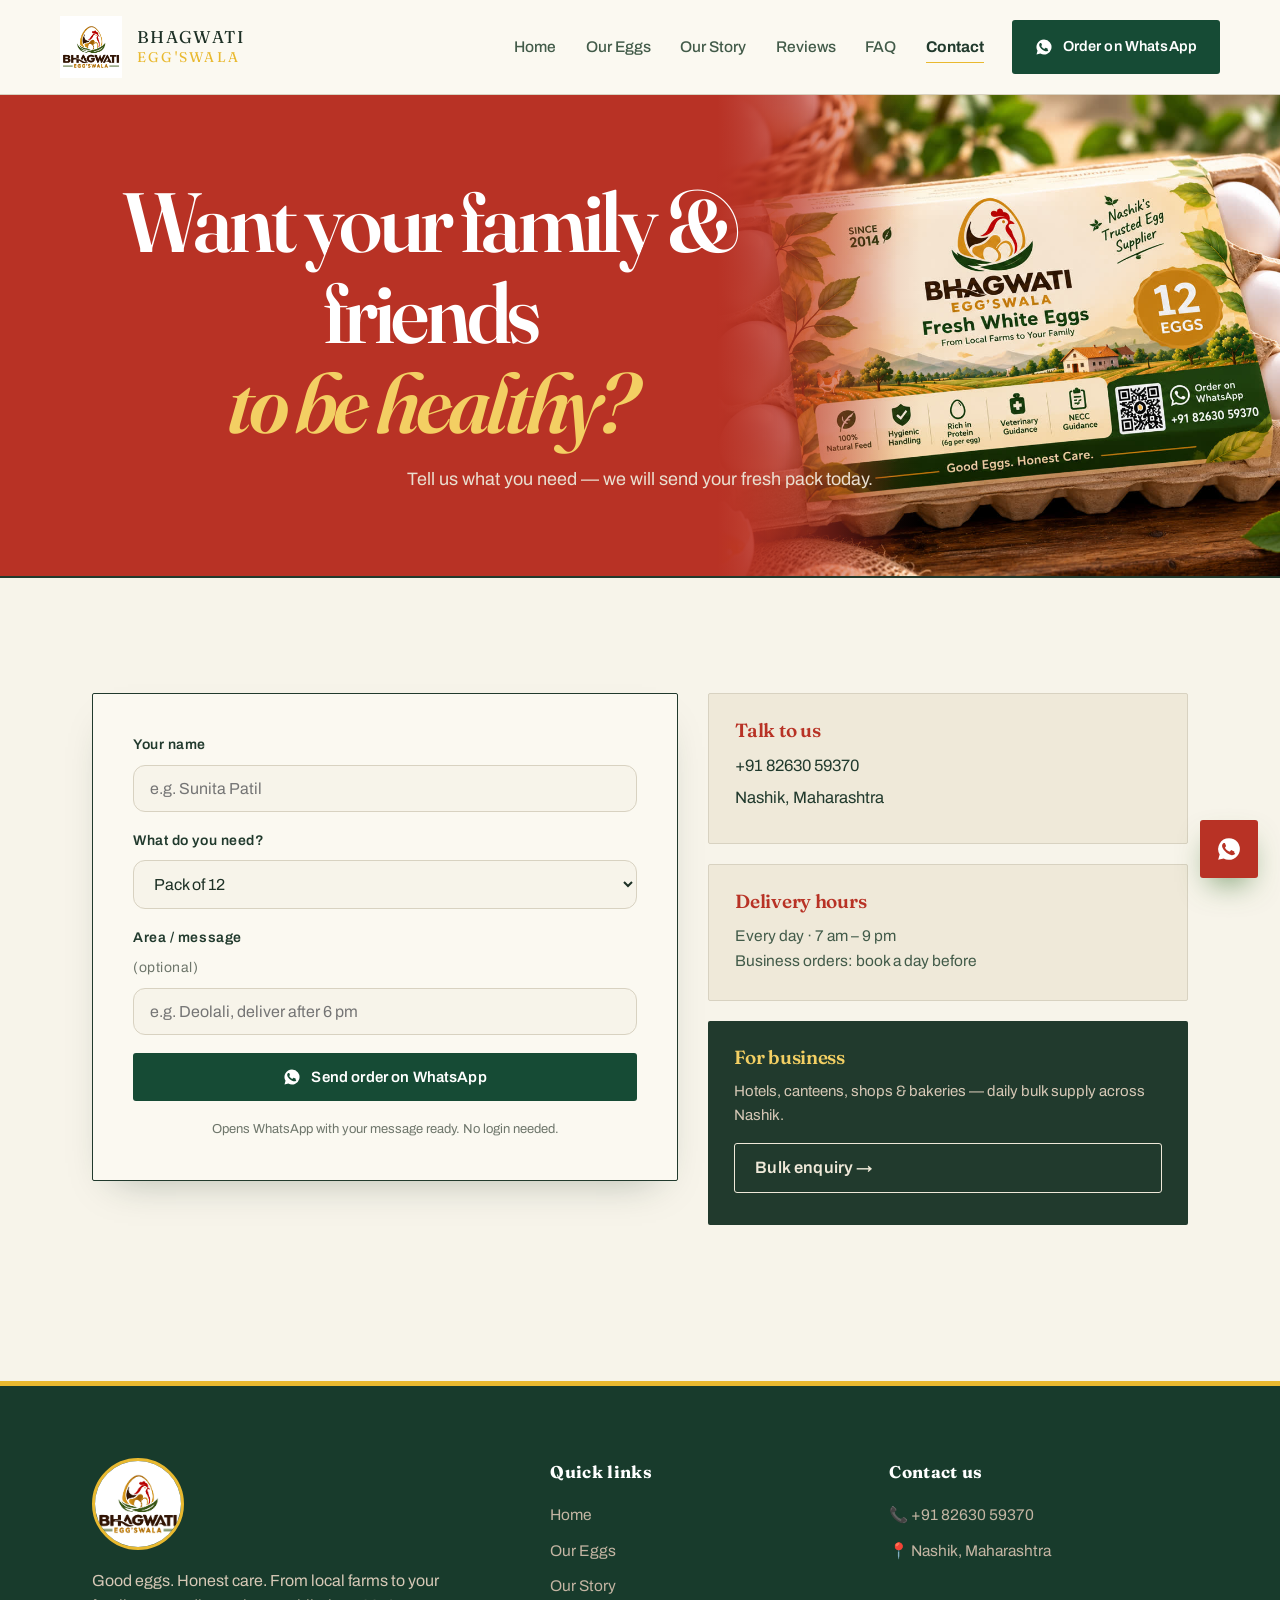
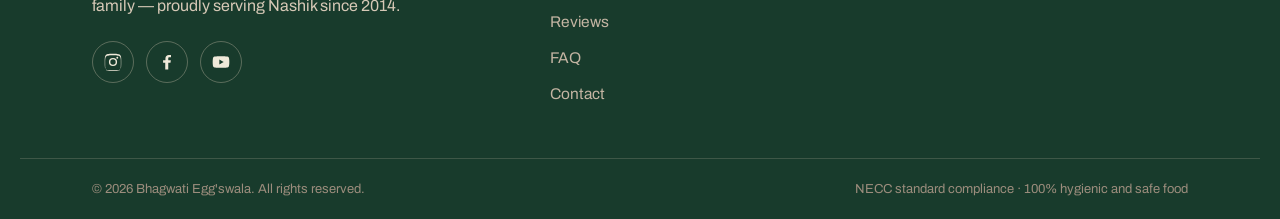
==== commit 4125f9a2: "Remove invalid contact email" ====
--- a/contact.html
+++ b/contact.html
@@ -83,7 +83,6 @@
       <div class="side-block">
         <h3>Talk to us</h3>
         <a href="tel:+918263059370">+91 82630 59370</a>
-        <a href="mailto:hello@bhagwatieggswala.in">hello@bhagwatieggswala.in</a>
         <span>Nashik, Maharashtra</span>
       </div>
       <div class="side-block side-hours">
@@ -131,7 +130,6 @@
     <div class="footer-contact">
       <h4>Contact us</h4>
       <a href="tel:+918263059370">📞 +91 82630 59370</a>
-      <a href="mailto:hello@bhagwatieggswala.in">✉️ hello@bhagwatieggswala.in</a>
       <span>📍 Nashik, Maharashtra</span>
     </div>
   </div>
